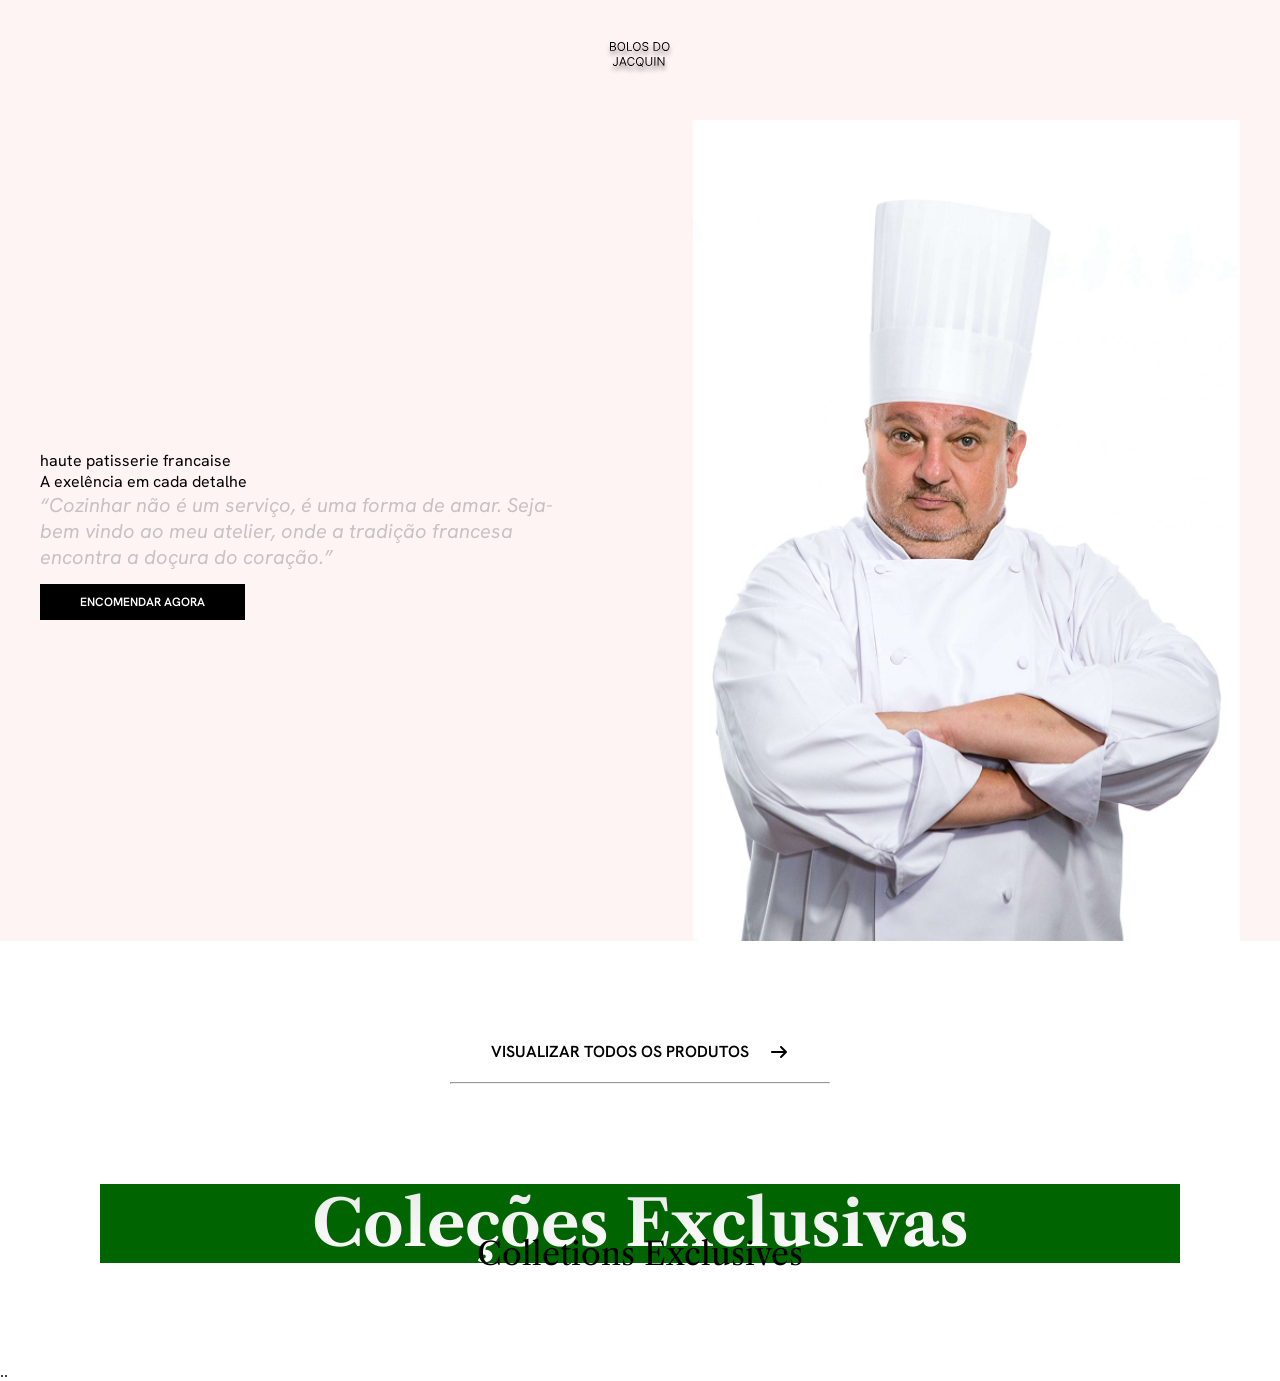
==== home/home/index.html @ e3b72276 "inicio html e cssṕagina home" ====
<!DOCTYPE html>
<html lang="pt-br">

<head>
    <meta charset="UTF-8">
    <meta name="viewport" content="width=device-width, initial-scale=1.0">
    <title>Home - Bolos do jacquin</title>
    <link rel="stylesheet" href="style.css">
    <link rel="preconnect" href="https://fonts.googleapis.com">
    <link rel="preconnect" href="https://fonts.gstatic.com" crossorigin>
    <link
        href="https://fonts.googleapis.com/css2?family=Hanken+Grotesk:ital,wght@0,100..900;1,100..900&family=Libre+Caslon+Text:ital,wght@0,400;0,700;1,400&display=swap"
        rel="stylesheet">
</head>

<body>
    <header class="home_cabecalho">
        <div class="home_container">
            <img src="../../img/logo.svg" alt="logo bolos do jacquin">
        </div>
    </header>
    <main>
        <h1>página inicial bolos do jacquin</h1>
        <section class="home_banner">
            <div class="home_container banner_container">
                <div class="box_texto_banner">

                    <span class="linha 1">haute patisserie francaise</span><br>
                    <span class="linha 2">A exelência em cada detalhe</span>

                    <p class="linha3">“Cozinhar não é um serviço, é uma forma de amar.
                        Seja-bem vindo ao meu atelier, onde a tradição
                        francesa encontra a doçura do coração.”</p><br>
                    <a class="linha4" href="">encomendar agora</a>
                </div>
                <img src="../../img/foto do jacquin pra banner.pg.png" alt="foto
                 do jacquin vestindo sua dólmã">
            </div>
        </section>
        <section class="home_coontainer home_produtos">
            <div class="link_produtos">
                <div>

                    <a href="link">visualizar todos os produtos</a>
                    <svg xmlns="http://www.w3.org/2000/svg"
                        viewBox="0 0 640 640"><!--!Font Awesome Free 7.3.1 by @fontawesome - https://fontawesome.com License - https://fontawesome.com/license/free Copyright 2026 Fonticons, Inc.-->
                        <path
                            d="M566.6 342.6C579.1 330.1 579.1 309.8 566.6 297.3L406.6 137.3C394.1 124.8 373.8 124.8 361.3 137.3C348.8 149.8 348.8 170.1 361.3 182.6L466.7 288L96 288C78.3 288 64 302.3 64 320C64 337.7 78.3 352 96 352L466.7 352L361.3 457.4C348.8 469.9 348.8 490.2 361.3 502.7C373.8 515.2 394.1 515.2 406.6 502.7L566.6 342.7z" />
                    </svg>
                </div>
                <hr>
            </div>
            <div class="home_subtitulo">
                <h2>Coleções Exclusivas</h2>
                <span>Colletions Exclusives</span>

            </div>
            <div></div>
        </section>
    </main>
</body>

</html>..
---- home/home/style.css ----
* {
    margin: 0;
    padding: 0;
    box-sizing: border-box;
}

h1{
    position: absolute;
    width: 1px;
    height: 1px;
    margin: 1px;
    overflow: hidden;
}   



/* ---------- cabecalho ------ */
.home_cabecalho {
    background-color: #fff4f4;
    height: 120px;
    display: flex;
    justify-content: center;
    align-items: center;
}

.home_container {
    /* background-color: aqua;  */
    max-width: 1200px;
    /* largura maxima 1200px*/
    width: 1200;
    /* largura 95% */
    margin: 0 auto;
}




/* ----------- BANNER ------- */
.home_banner {
    background-color: #fff4f4;
    font-family: "Hanken Grotesk", sans-serif;
}

.box_texto_banner {
    /* background-color: chartreuse; */
    font-family: "Hanken Grotesk", sans-serif;
    width: 520px;

}

.banner_container {
    display: flex;
    align-items: center;
    justify-content: space-between;
}

.banner_container img {
    width: 547px;
}

.linha1 {
    color: #f8f8fd;
    font-size: 16px;
    font-weight: 500;
    text-transform: uppercase;
    margin-bottom: 20px;
    display: inline-block;

}


.linha2 {
    font-family: "Libre Caslon Text", serif;
    font-size: 48px;
    display: inline-block;


}


.linha3 {
    font-size: 20px;
    font-style: italic;
    color: #aaaa;
    margin-bottom: 20px;
    display: inline-block;
}

.linha4 {
    font-weight: 600;
    font-size: 12px;
    text-transform: uppercase;
    color: #ffffff;
    text-decoration: none;
    background-color: #000;
    padding: 10px 40px
}




/*---------- produtos ---------- */

.home_produtos {
    padding: 100px;
}

.link_produtos a {
    font-family: "Hanken Grotesk", sans-serif;
    font-weight: 600;
    font-size: 16px;
    text-transform: uppercase;

    text-decoration: none;
    color: #000000;
}

.link_produtos svg {
    width: 20px;
}

.link_produtos div {
    display: flex;
    align-items: center;
    justify-content: center;
    gap: 20px;
    margin-bottom: 20px;

}

.link_produtos hr {
    max-width: 380px;
    width: 100%;
    margin: 0 auto;
}

.home_subtitulo{
      font-family: "Libre Caslon Text", serif;
      background-color: darkgreen;
      display: flex;
      flex-direction: column;
      align-items: center;
      position: relative;
      margin-top: 100px;
}
 
.home_subtitulo h2{
    font-weight: 700;
    font-size: 64px;
    background-image: linear-gradient(0deg, #FFFFFF, #E9E9E9);

    background-clip: text;
    -webkit-background-clip: text;
    color: transparent;
    -webkit-text-fill-color: transparent;
}

.home_subtitulo span{
    font-size: 32px;
    position: absolute;
    bottom: -10px;

}

.home_subtitulo hr{
    max-width: 380px;
    width: 100%;
    background-color: #c5a028;
    margin-top: 5px;
    border: none;
    height: 2px;
    
}
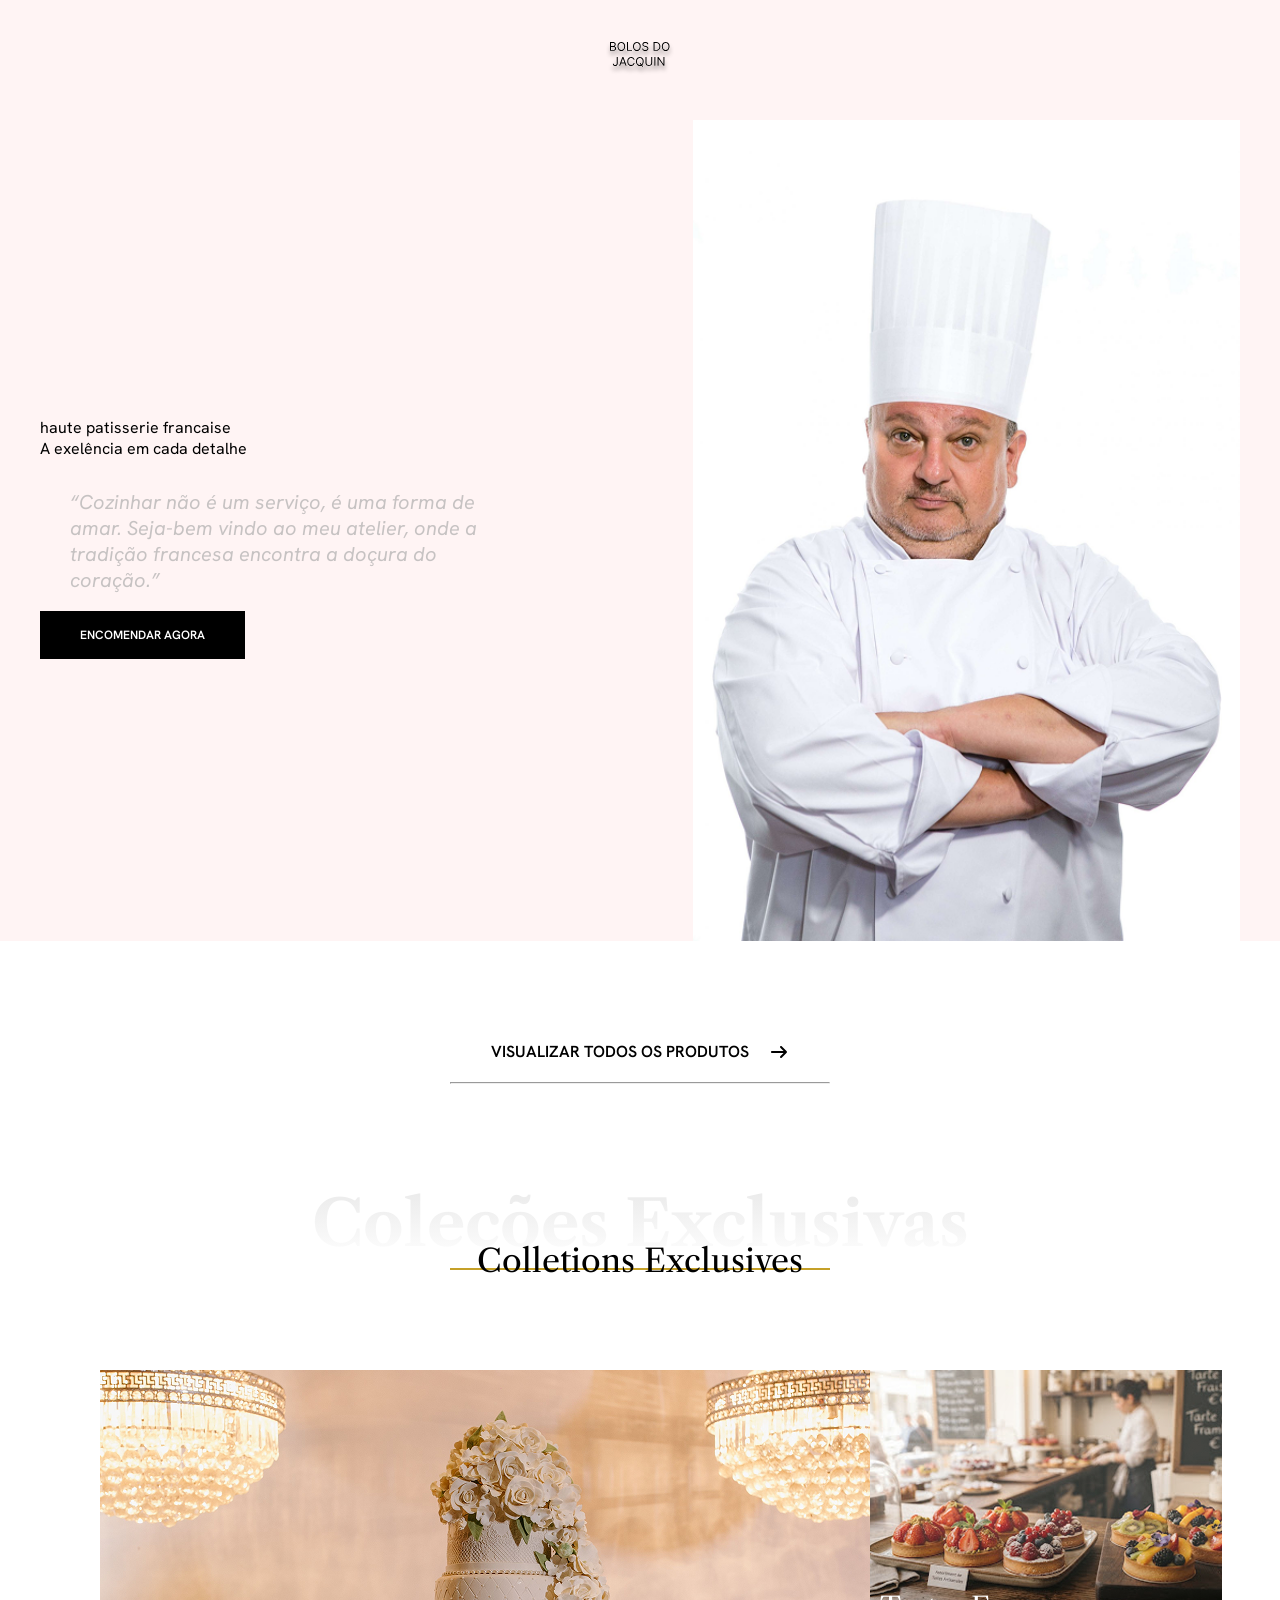
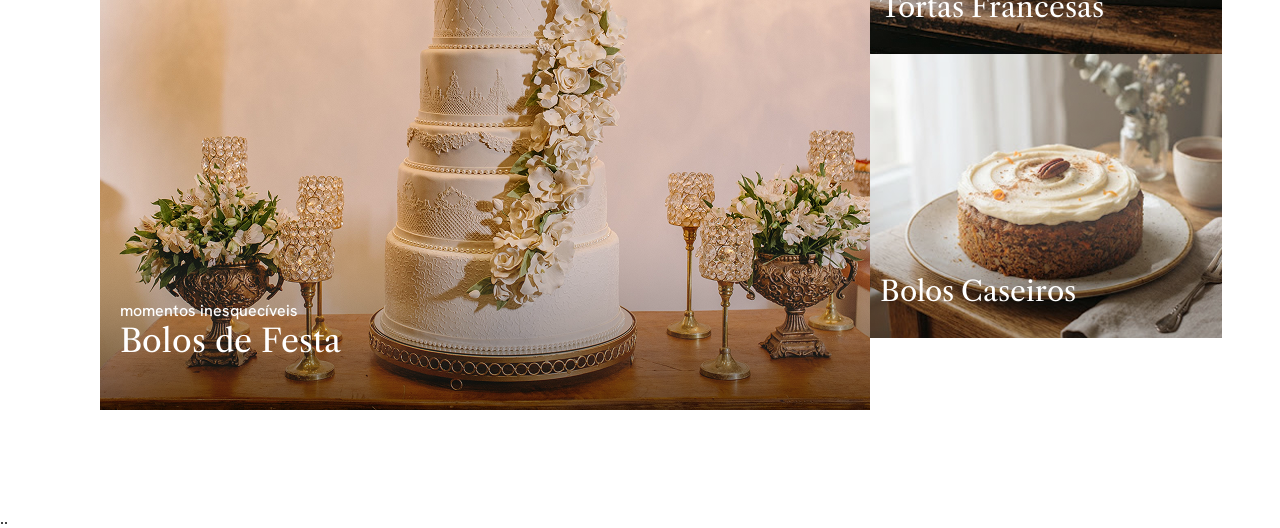
==== commit 1e5229cd: "finalizando html e css" ====
--- a/home/home/index.html
+++ b/home/home/index.html
@@ -16,7 +16,7 @@
 <body>
     <header class="home_cabecalho">
         <div class="home_container">
-            <img src="../../img/logo.svg" alt="logo bolos do jacquin">
+            <img src="../img/logo.svg" alt="logo bolos do jacquin">
         </div>
     </header>
     <main>
@@ -33,7 +33,7 @@
                         francesa encontra a doçura do coração.”</p><br>
                     <a class="linha4" href="">encomendar agora</a>
                 </div>
-                <img src="../../img/foto do jacquin pra banner.pg.png" alt="foto
+                <img src="../img/foto do jacquin pra banner.pg.png" alt="foto
                  do jacquin vestindo sua dólmã">
             </div>
         </section>
@@ -53,9 +53,32 @@
             <div class="home_subtitulo">
                 <h2>Coleções Exclusivas</h2>
                 <span>Colletions Exclusives</span>
+                <hr>
+            </div>
 
+            <div class="container_categorias">
+
+                <a href="">
+                    <div class="img_categoria1">
+                        <span>momentos inesquecíveis</span>
+                        <h3>Bolos de Festa</h3>
+                    </div>
+                </a>
+                <div>
+                    <div class="col_categorias1">
+                        <a href="">
+                            <div class="img_categoria2">
+                                <h3>Tortas Francesas</h3>
+                            </div>
+                        </a>
+                        <a href="">
+                            <div class="img_categoria3">
+                                <h3>Bolos Caseiros</h3>
+                            </div>
+                        </a>
+                    </div>
+                </div>
             </div>
-            <div></div>
         </section>
     </main>
 </body>
--- a/home/home/style.css
+++ b/home/home/style.css
@@ -59,7 +59,7 @@
 }
 
 .linha1 {
-    color: #f8f8fd;
+    color: #c5a028;
     font-size: 16px;
     font-weight: 500;
     text-transform: uppercase;
@@ -72,6 +72,7 @@
 .linha2 {
     font-family: "Libre Caslon Text", serif;
     font-size: 48px;
+    margin: 20px;
     display: inline-block;
 
 
@@ -82,7 +83,7 @@
     font-size: 20px;
     font-style: italic;
     color: #aaaa;
-    margin-bottom: 20px;
+    margin: 30px;
     display: inline-block;
 }
 
@@ -93,7 +94,7 @@
     color: #ffffff;
     text-decoration: none;
     background-color: #000;
-    padding: 10px 40px
+    padding: 16px 40px
 }
 
 
@@ -136,12 +137,13 @@
 
 .home_subtitulo{
       font-family: "Libre Caslon Text", serif;
-      background-color: darkgreen;
+      /* background-color: darkgreen; */
       display: flex;
       flex-direction: column;
       align-items: center;
       position: relative;
       margin-top: 100px;
+      margin-bottom: 100px;
 }
  
 .home_subtitulo h2{
@@ -170,4 +172,66 @@
     border: none;
     height: 2px;
     
-}+    
+}
+
+.img_categoria1{
+    background-image: url(../img/pexels-jonathanborba-26774588\ 1.png);
+    /* width: 70%; */
+    width: 770px;
+    height: 640px;
+    flex-direction: column;
+    display: flex;
+    justify-content: flex-end;
+    padding: 50px 20px;
+}
+
+.container_categorias{
+       display: flex;
+       justify-content: space-between;
+       width: 100%;
+
+}
+
+.conta
+
+,.img_categoria1 span{
+    font-family: "Hanken Grotesk", sans-serif;
+    font-weight: 500;
+}
+
+.img_categoria1 h3{
+    font-size: 32px;
+}
+
+.home_produtos h3{
+    font-family: "Libre Caslon Text", serif;
+    font-weight: 400;
+    
+}
+
+ .img_categoria2{
+    background-image: url(../img/Image\ \(1\).png);
+ }
+  
+.img_categoria3{
+    background-image: url(../img/Image\ \(2\).png);
+}
+.img_categoria2,
+.img_categoria3{
+    /* width: 25%; */
+    width: 352px;
+    display: flex;
+    height: 284px;
+    align-items: flex-end;
+    padding: 30px 10px;
+    font-size: 24px;
+} 
+.container_categorias a{
+    color: #ffffff;
+    text-decoration: none;
+}
+
+
+        
+
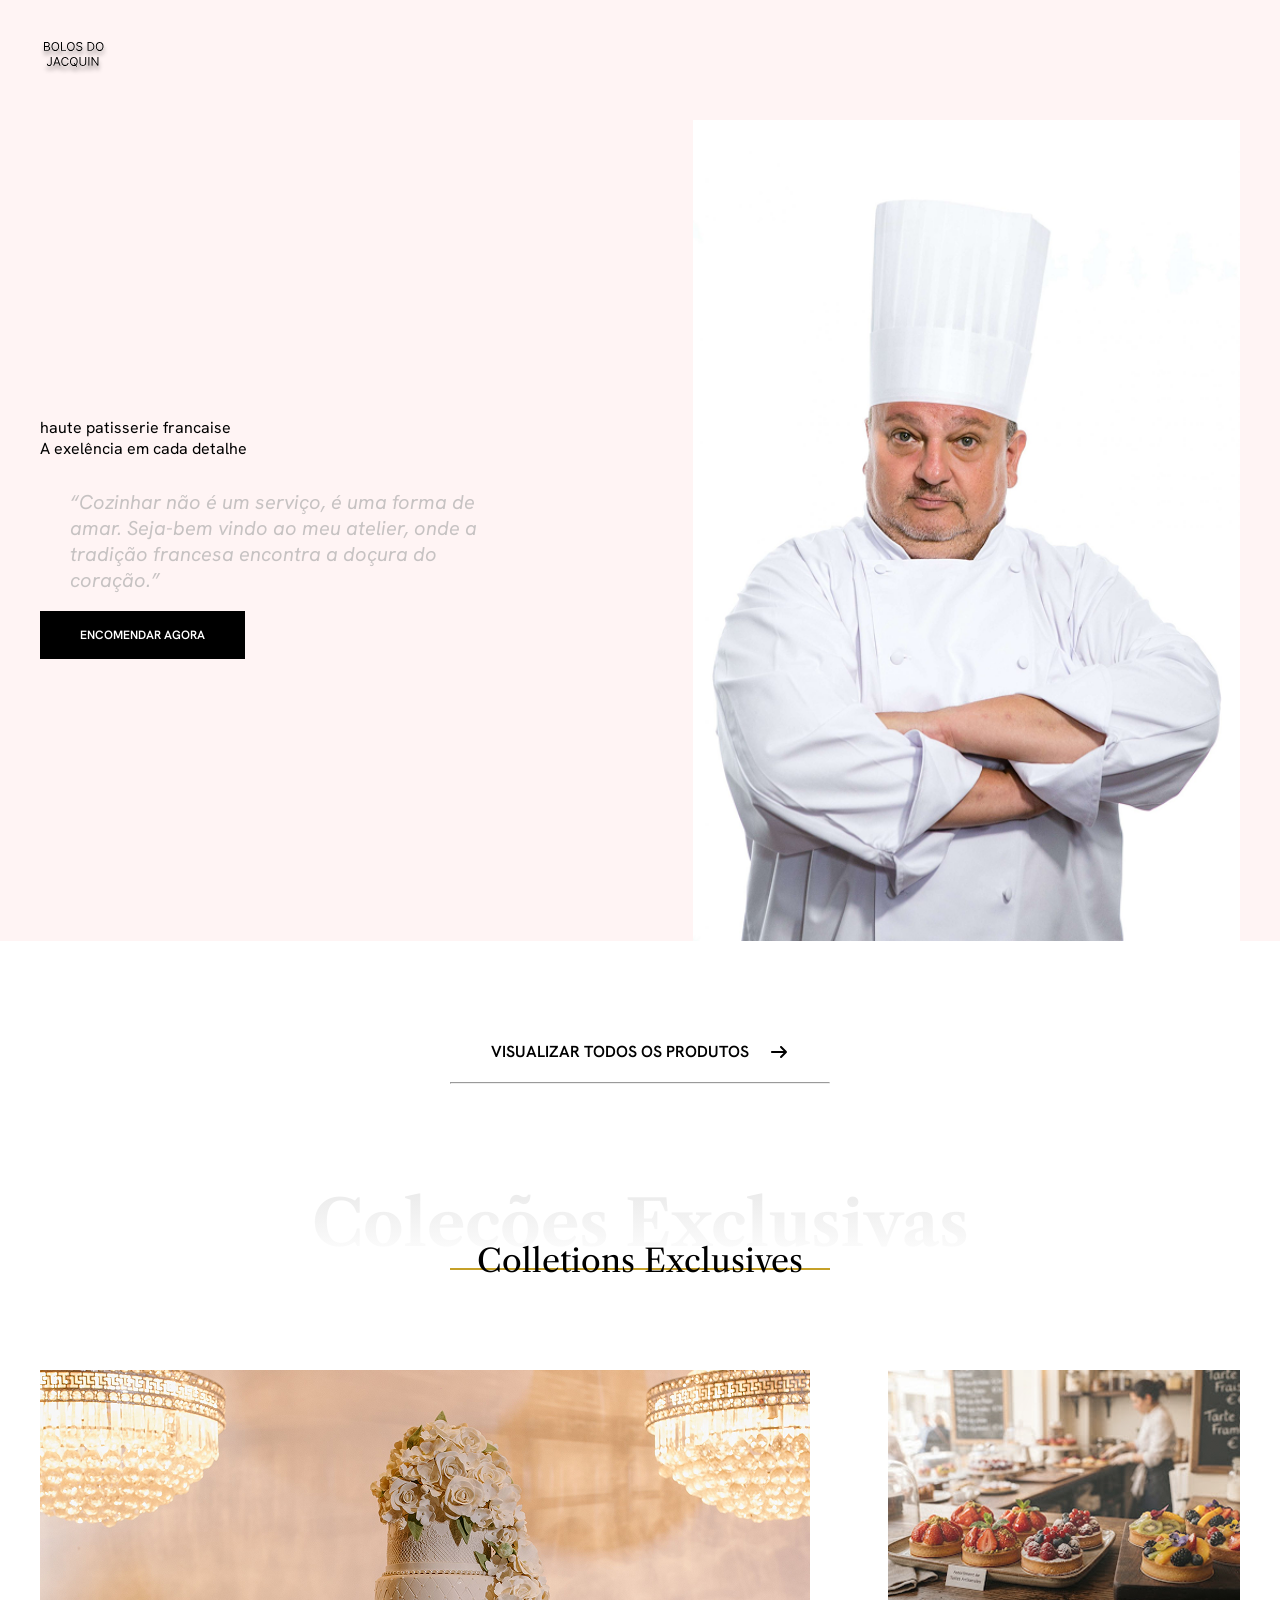
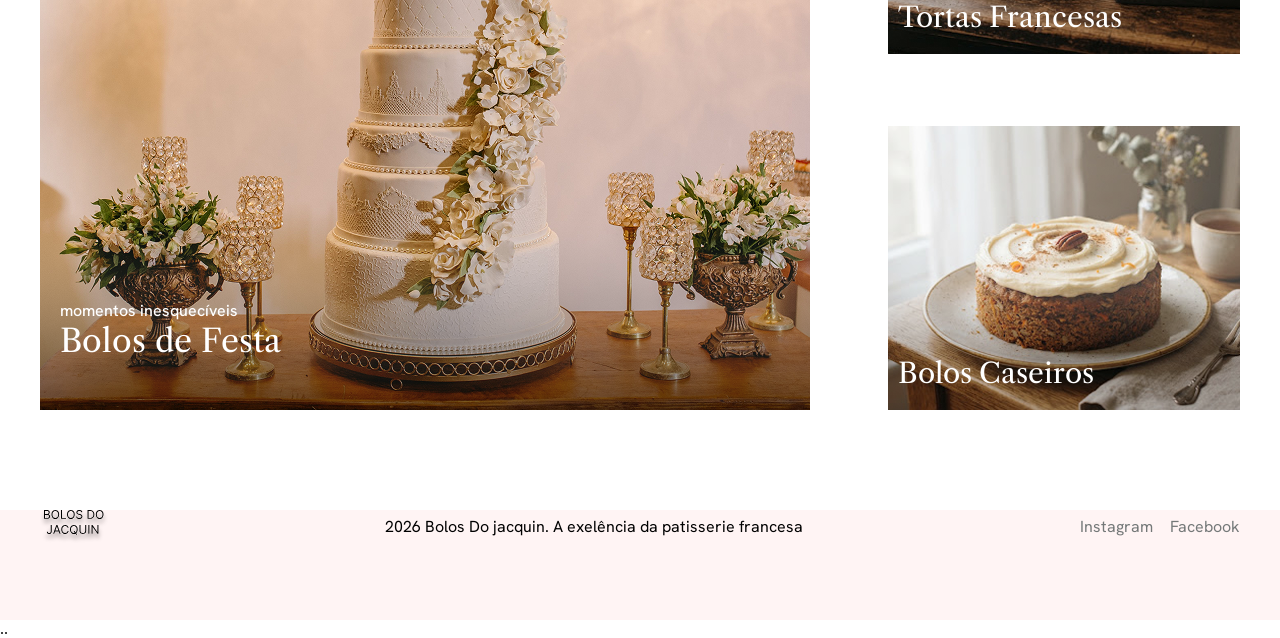
==== commit 76c657f1: "inicio da pagina de cadastro e listragem de produtos" ====
--- a/home/home/index.html
+++ b/home/home/index.html
@@ -37,7 +37,7 @@
                  do jacquin vestindo sua dólmã">
             </div>
         </section>
-        <section class="home_coontainer home_produtos">
+        <section class="home_container home_produtos">
             <div class="link_produtos">
                 <div>
 
@@ -64,23 +64,31 @@
                         <h3>Bolos de Festa</h3>
                     </div>
                 </a>
-                <div>
-                    <div class="col_categorias1">
-                        <a href="">
-                            <div class="img_categoria2">
-                                <h3>Tortas Francesas</h3>
-                            </div>
-                        </a>
-                        <a href="">
-                            <div class="img_categoria3">
-                                <h3>Bolos Caseiros</h3>
-                            </div>
-                        </a>
-                    </div>
+                <div class="col_categorias1">
+                    <a href="">
+                        <div class="img_categoria2">
+                            <h3>Tortas Francesas</h3>
+                        </div>
+                    </a>
+                    <a href="">
+                        <div class="img_categoria3">
+                            <h3>Bolos Caseiros</h3>
+                        </div>
+                    </a>
                 </div>
             </div>
         </section>
     </main>
+    <footer>
+        <div class="home_container footer_container">
+            <img src="../img/logo.svg" alt="logo Bolos do jacquin">
+            <span>2026 Bolos Do jacquin. A exelência da patisserie francesa</span>
+            <nav class="nav_footer">
+                <a href="">Instagram</a>
+                <a href="">Facebook</a>
+            </nav>
+        </div>                                                                                                                              
+    </footer>
 </body>
 
 </html>..
--- a/home/home/style.css
+++ b/home/home/style.css
@@ -4,13 +4,13 @@
     box-sizing: border-box;
 }
 
-h1{
+h1 {
     position: absolute;
     width: 1px;
     height: 1px;
     margin: 1px;
     overflow: hidden;
-}   
+}
 
 
 
@@ -27,7 +27,7 @@
     /* background-color: aqua;  */
     max-width: 1200px;
     /* largura maxima 1200px*/
-    width: 1200;
+    width: 95%;
     /* largura 95% */
     margin: 0 auto;
 }
@@ -103,7 +103,7 @@
 /*---------- produtos ---------- */
 
 .home_produtos {
-    padding: 100px;
+    padding: 100px 0;
 }
 
 .link_produtos a {
@@ -135,18 +135,18 @@
     margin: 0 auto;
 }
 
-.home_subtitulo{
-      font-family: "Libre Caslon Text", serif;
-      /* background-color: darkgreen; */
-      display: flex;
-      flex-direction: column;
-      align-items: center;
-      position: relative;
-      margin-top: 100px;
-      margin-bottom: 100px;
-}
- 
-.home_subtitulo h2{
+.home_subtitulo {
+    font-family: "Libre Caslon Text", serif;
+    /* background-color: darkgreen; */
+    display: flex;
+    flex-direction: column;
+    align-items: center;
+    position: relative;
+    margin-top: 100px;
+    margin-bottom: 100px;
+}
+
+.home_subtitulo h2 {
     font-weight: 700;
     font-size: 64px;
     background-image: linear-gradient(0deg, #FFFFFF, #E9E9E9);
@@ -157,25 +157,25 @@
     -webkit-text-fill-color: transparent;
 }
 
-.home_subtitulo span{
+.home_subtitulo span {
     font-size: 32px;
     position: absolute;
     bottom: -10px;
 
 }
 
-.home_subtitulo hr{
+.home_subtitulo hr {
     max-width: 380px;
     width: 100%;
     background-color: #c5a028;
     margin-top: 5px;
     border: none;
     height: 2px;
-    
-    
-}
-
-.img_categoria1{
+
+
+}
+
+.img_categoria1 {
     background-image: url(../img/pexels-jonathanborba-26774588\ 1.png);
     /* width: 70%; */
     width: 770px;
@@ -186,52 +186,89 @@
     padding: 50px 20px;
 }
 
-.container_categorias{
-       display: flex;
-       justify-content: space-between;
-       width: 100%;
-
-}
-
-.conta
-
-,.img_categoria1 span{
+.container_categorias {
+    display: flex;
+    justify-content: space-between;
+    width: 100%;
+
+}
+
+.col_categorias1 {
+    display: flex;
+    flex-direction: column;
+    justify-content: space-between;
+}
+
+.img_categoria1 span {
     font-family: "Hanken Grotesk", sans-serif;
     font-weight: 500;
 }
 
-.img_categoria1 h3{
+.img_categoria1 h3 {
     font-size: 32px;
 }
 
-.home_produtos h3{
+.home_produtos h3 {
     font-family: "Libre Caslon Text", serif;
     font-weight: 400;
-    
-}
-
- .img_categoria2{
+
+}
+
+.img_categoria2 {
     background-image: url(../img/Image\ \(1\).png);
- }
-  
-.img_categoria3{
+}
+
+.img_categoria3 {
     background-image: url(../img/Image\ \(2\).png);
 }
+
 .img_categoria2,
-.img_categoria3{
+.img_categoria3 {
     /* width: 25%; */
     width: 352px;
     display: flex;
     height: 284px;
     align-items: flex-end;
-    padding: 30px 10px;
+    padding: 20px 10px;
     font-size: 24px;
-} 
-.container_categorias a{
+}
+
+.container_categorias a {
     color: #ffffff;
     text-decoration: none;
 }
 
-
-        
-
+/*---------- Footer ---------- */
+footer {
+    background-color: #fff4f4;
+    height: 110px;
+
+}
+
+.footer_container {
+    display: flex;
+    justify-content: space-between;
+    align-items: center;
+
+
+
+}
+
+.nav_footer {
+    display: flex;
+    justify-content: space-between;
+    width: 160px;
+}
+
+.footer_container span,
+.nav_footer a {
+    font-family: "Hanken Grotesk", sans-serif;
+    display: flex;
+    justify-content: center;
+}
+
+.nav_footer a {
+    text-decoration: none;
+    color: #747878;
+
+}
